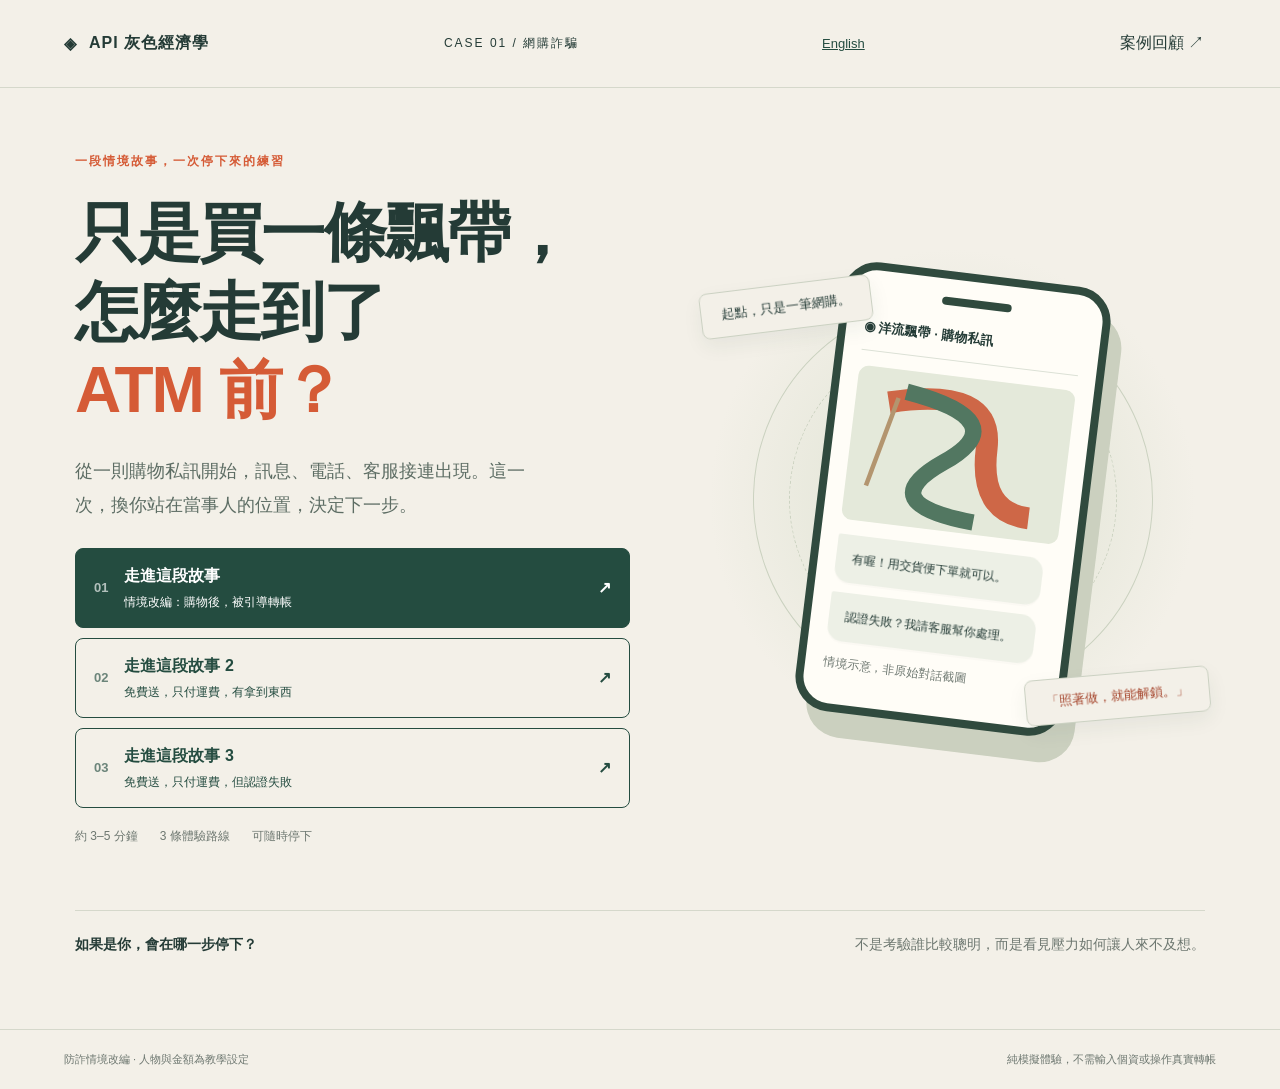
==== index.html @ 803ff442 "Add files via upload" ====
<!doctype html><html lang="zh-Hant"><head><meta charset="UTF-8"><meta name="viewport" content="width=device-width,initial-scale=1"><meta name="description" content="一場從網購飄帶開始的真實詐騙案例。透過對話與選擇，練習在轉帳前停下來。"><title>只是買一條飄帶｜API 灰色經濟學</title><link rel="stylesheet" href="style.css"></head><body><header><a class="brand" href="#" id="home">◈ <span>API 灰色經濟學</span></a><span class="edition">CASE 01 / 網購詐騙</span><a class="language-switch" href="en/index.html" lang="en">English</a><button class="textbtn" id="review">案例回顧 ↗</button></header><main id="app"></main><footer><span>防詐情境改編 · 人物與金額為教學設定</span><span>純模擬體驗，不需輸入個資或操作真實轉帳</span></footer><script src="chat.js"></script><script src="free.js"></script><script src="app.js"></script></body></html>
---- style.css ----
:root{--bg:#f3f0e8;--ink:#243b36;--muted:#6d7770;--line:#d5d8cb;--orange:#d55b36;--green:#244c40}*{box-sizing:border-box}body{margin:0;background:var(--bg);color:var(--ink);font-family:Arial,'Noto Sans TC','Microsoft JhengHei',sans-serif}button,a{-webkit-tap-highlight-color:transparent}button{font:inherit;cursor:pointer}button:focus-visible,a:focus-visible{outline:3px solid #de8b46;outline-offset:4px}header{height:88px;max-width:1320px;margin:auto;padding:0 5%;display:flex;align-items:center;justify-content:space-between;border-bottom:1px solid var(--line)}a{color:inherit}.brand{text-decoration:none;font-weight:700;letter-spacing:1px;display:flex;gap:12px;align-items:center}.brand:first-letter{font-size:26px}.edition,.eyebrow{font-size:12px;letter-spacing:2px}.textbtn{border:0;background:none;color:var(--ink);padding:12px}.hero{max-width:1180px;margin:0 auto;display:grid;grid-template-columns:1.1fr 1fr;gap:70px;align-items:center;min-height:690px;padding:65px 25px}.eyebrow{color:var(--orange);font-weight:700}.hero h1{font-size:clamp(42px,5vw,70px);line-height:1.23;letter-spacing:-2px;margin:24px 0}.hero h1 em{font-style:normal;color:var(--orange)}.intro{font-size:18px;line-height:1.9;max-width:480px;color:#5d6d64}.primary,.secondary{border-radius:8px;padding:17px 24px;border:1px solid var(--green);font-weight:700;line-height:1.5;text-align:left}.primary{background:var(--green);color:white}.primary:hover{background:#36614f}.secondary{background:transparent;color:var(--green)}.secondary:hover{background:#e4e8dc}.hero .primary{margin-top:22px;min-width:235px;display:flex;justify-content:space-between;gap:30px}.fine{font-size:12px;line-height:1.8;color:var(--muted)}.meta{display:flex;gap:22px;margin-top:20px;font-size:12px;color:var(--muted)}.art{position:relative;height:520px;display:grid;place-items:center;background:radial-gradient(ellipse,#dce1d0 0,transparent 68%)}.orbit{position:absolute;width:400px;height:400px;border:1px solid #cbd2c0;border-radius:50%;transform:rotate(-20deg)}.orbit:after{content:'';position:absolute;inset:35px;border:1px dashed #cbd2c0;border-radius:50%}.mockphone{width:270px;background:#fffdf7;border:8px solid #304a3e;border-radius:35px;box-shadow:14px 25px 0 #cbd0bf;transform:rotate(7deg);padding:18px;z-index:1}.notch{width:70px;height:8px;background:#304a3e;border-radius:8px;margin:0 auto 22px}.phonehead{font-size:13px;font-weight:700;border-bottom:1px solid #dce1d6;padding-bottom:14px}.ribbonart{height:155px;position:relative;overflow:hidden;background:#e4e9da;border-radius:10px;margin:15px 0}.ribbonart svg{width:100%;height:100%}.bubble{padding:14px 16px;border-radius:2px 15px 15px;background:white;line-height:1.7;font-size:15px;margin:10px 0;max-width:95%;box-shadow:0 2px 0 #00000004}.mockphone .bubble{font-size:12px;background:#edf0e6}.tag{position:absolute;z-index:2;background:var(--bg);border:1px solid #cbd1c2;padding:13px 20px;border-radius:8px;font-size:13px;box-shadow:0 8px 20px #203d3010}.tag.one{top:45px;left:0;transform:rotate(-7deg)}.tag.two{bottom:40px;right:-5px;transform:rotate(-5deg);color:#a4432a}.bottomline{max-width:1130px;margin:0 auto 50px;border-top:1px solid var(--line);padding:25px 0;display:flex;justify-content:space-between;gap:20px;font-size:14px}.bottomline span{color:var(--muted)}footer{border-top:1px solid var(--line);padding:22px 5%;display:flex;justify-content:space-between;font-size:11px;color:var(--muted);gap:15px}.experience{max-width:1100px;margin:50px auto 70px;padding:0 24px;display:grid;grid-template-columns:.85fr 1.15fr;gap:70px}.context h1{font-size:38px;line-height:1.4;margin:22px 0}.context p{line-height:1.9;color:#5c6d64}.progress{display:flex;gap:7px;margin-bottom:36px}.progress i{height:4px;background:#d9ddcf;flex:1}.progress i.active{background:var(--orange)}.amount{margin:35px 0;padding-top:25px;border-top:1px solid var(--line)}.amount strong{font-size:36px;display:block;margin-top:10px;font-weight:500}.scene{background:#e3e8dc;border-radius:20px;overflow:hidden;border:1px solid #d4dacb}.scenehead{padding:20px 25px;background:#f9faf4;display:flex;align-items:center;gap:12px}.avatar{background:var(--green);color:white;width:38px;height:38px;border-radius:50%;display:grid;place-items:center}.scenehead small{display:block;color:var(--muted);margin-top:5px;font-size:11px}.messages{padding:22px 25px;min-height:240px}.incoming{font-size:12px;color:var(--muted);margin:15px 0 4px}.bubble.me{background:#cedbb7;margin-left:auto;border-radius:15px 2px 15px 15px}.url{word-break:break-all;font-family:monospace;font-size:13px}.choices{display:grid;gap:10px;padding:0 25px 25px}.choices button{width:100%;font-size:14px}.sim{font-size:10px;text-align:center;color:var(--muted);padding-bottom:15px}.note{margin-top:20px;font-size:12px;line-height:1.8;color:var(--muted)}.receipt{background:#fafbf6;padding:20px;border-radius:8px}.receipt strong{display:block;font-size:32px;margin:10px 0}.notice{border-left:3px solid var(--orange);padding:10px 15px;margin-top:20px;line-height:1.8}.recap{max-width:850px;margin:55px auto;padding:0 24px}.recap h1{font-size:40px;line-height:1.35}.recap>p{line-height:1.9;color:#5c6d64}.timeline{margin:35px 0}.row{display:grid;grid-template-columns:90px 1fr;gap:25px;padding:24px 0;border-top:1px solid var(--line)}.row b{color:var(--orange);font-size:13px}.row h3{margin:0 0 10px;font-size:19px}.row p{line-height:1.8;margin:0;color:#5d6d64}.actions{display:flex;gap:12px;margin:30px 0;flex-wrap:wrap}.help{background:#e3e8db;padding:28px;border-radius:12px;margin:30px 0}.help li{line-height:1.9;margin:12px 0}.help ul{padding-left:20px}.check{font-size:50px;color:var(--green)}@media(max-width:760px){header{height:70px;padding:0 20px}.edition{display:none}.brand{font-size:13px}.hero{grid-template-columns:1fr;padding:40px 24px 25px;gap:20px}.hero h1{font-size:46px}.intro{font-size:16px}.art{height:430px;max-width:400px;width:100%;margin:auto}.orbit{width:310px;height:310px}.mockphone{width:235px}.tag.one{top:20px}.tag.two{bottom:10px;right:0}.bottomline{margin:20px 24px 35px;display:grid;line-height:1.8}.experience{grid-template-columns:1fr;gap:24px;margin-top:30px}.context h1{font-size:29px}.context p{font-size:14px;margin-bottom:0}.progress{margin-bottom:20px}.amount{margin:20px 0 0;padding-top:15px;display:flex;justify-content:space-between;align-items:center;font-size:12px}.amount strong{font-size:26px;margin:0}.messages{padding:16px;min-height:0}.choices{padding:0 16px 20px}.recap h1{font-size:32px}.row{grid-template-columns:62px 1fr;gap:16px}footer{flex-direction:column;gap:8px}.recap{margin-top:35px}}@media(prefers-reduced-motion:no-preference){.bubble{animation:appear .35s ease both}@keyframes appear{from{opacity:0;transform:translateY(6px)}to{opacity:1;transform:translateY(0)}}}
h1:focus{outline:none}
.shop-layout{max-width:1320px;margin:36px auto 65px;padding:0 24px;display:grid;grid-template-columns:minmax(0,2.1fr) minmax(290px,1fr);gap:28px;align-items:start}.training-banner{background:#993f2a;color:white;padding:13px 18px;border-radius:10px 10px 0 0;font-size:13px;display:flex;justify-content:space-between;gap:12px;flex-wrap:wrap}.training-banner span{font-size:11px}.browserbar{padding:13px 17px;background:#e3e5e4;border:1px solid #ced3d1;font-size:11px}.browserbar span{display:block;margin-bottom:6px;color:#59655f}.browserbar code{word-break:break-all;font-size:13px}.browserbar b{color:#9b3928;background:#fce2d4}.store{background:white;border:1px solid #ddd;color:#333}.store-nav{padding:20px;display:flex;justify-content:space-between;align-items:center;gap:12px;border-top:5px solid #14805a;border-bottom:3px solid #2384af;font-size:13px}.store-nav>div{display:flex;align-items:center;gap:8px;flex-wrap:wrap}.store-nav small{font-size:10px;color:#7b827c}.storemark{background:#127e59;color:white;font-weight:bold;padding:7px 10px;font-size:18px}.store-path{font-size:11px;padding:18px 24px;color:#7b827c}.shop-product{padding:8px 24px 24px;display:grid;grid-template-columns:1.05fr 1fr;gap:28px}.product-image{overflow:hidden;border-radius:5px;background:#dfe9e5}.product-image svg{width:100%;display:block;min-height:270px}.thumbnail{width:62px;height:50px;margin-top:12px;border:2px solid #13825b;border-radius:4px;overflow:hidden}.thumbnail svg{width:100%;height:100%;object-fit:cover}.stock-tag{font-size:11px;color:#12875c;margin:7px 0 12px}.product-details h1{font-size:27px;line-height:1.4;margin:0 0 13px}.product-details h1 span{font-size:12px;font-weight:400;color:#818781}.rating{font-size:12px;color:#d29329}.rating span{color:#777;display:block;margin:6px 0 18px}.price{font-size:29px;color:#da5a2b;font-weight:700}.price del{font-size:13px;color:#999;font-weight:400;margin-left:8px}.promo{background:#fff3e8;color:#a05b28;padding:9px;font-size:11px}.product-details label{font-size:12px;display:flex;justify-content:space-between;align-items:center;margin:18px 0 9px}.swatches{display:flex;gap:8px}.swatches button{padding:9px 12px;background:white;border:1px solid #ccc;border-radius:3px;font-size:12px}.swatches .selected{border:2px solid #16815a;color:#16815a;background:#f2faf6}.quantity{display:flex;align-items:center}.quantity button,.quantity output{border:1px solid #ddd;padding:8px 14px;background:white;font-size:14px}.quantity output{border-right:0;border-left:0;min-width:45px;text-align:center}.quantity button:disabled{opacity:.35;cursor:default}.delivery{display:grid;grid-template-columns:1fr 1fr;gap:12px;font-size:12px;margin:23px 0}.delivery span{color:#777}.delivery strong{font-weight:400}.store-buy{display:block;width:100%;padding:15px;border:0;background:#128358;color:white;font-weight:700;border-radius:5px}.store-buy:hover{background:#096c47}.seller-strip{margin:0 24px;border-top:1px solid #eee;border-bottom:1px solid #eee;padding:18px 0;display:flex;gap:13px;font-size:13px;align-items:center}.seller-icon{width:40px;height:40px;border-radius:50%;background:#dfece6;display:grid;place-items:center;color:#38765e}.seller-strip small{display:block;font-size:10px;color:#888;margin-top:7px}.product-tabs{margin:20px 24px 0;border-bottom:1px solid #ddd;display:flex;gap:20px}.product-tabs button{background:none;border:0;padding:13px 2px;color:#888;font-size:13px}.product-tabs .selected{color:#128358;border-bottom:3px solid #128358}#product-info{padding:15px 24px 30px;font-size:13px;line-height:1.9}#product-info h3{font-size:16px}#product-info small{font-size:11px}.store-footer{background:#fafafa;text-align:center;padding:20px;color:#888;font-size:10px;line-height:1.9}.verify{background:#e6eadd;border:1px solid #d3d9c8;border-radius:10px;padding:23px;line-height:1.8;font-size:13px}.verify-label{color:#997047;font-size:11px;font-weight:bold;letter-spacing:1px}.verify h2{font-size:26px;line-height:1.4;margin:12px 0}.verify p{color:#59675e}.verify details{border-top:1px solid #cbd3c0;padding:17px 0}.verify summary{font-size:14px;font-weight:700;cursor:pointer}.domainbreak{margin:16px 0;background:white;padding:10px;font-family:monospace;overflow-wrap:anywhere}.domainbreak span{color:#818a83}.domainbreak strong{color:#ad402a;background:#fff0db}.wrap{overflow-wrap:anywhere}.verify textarea{width:100%;height:130px;resize:vertical;font:12px/1.8 inherit;font-family:inherit;padding:10px;border:1px solid #bdc7b2;border-radius:4px;background:#fafcf5;color:#384c40}.guidebtn{background:white;border:1px solid #829981;border-radius:4px;padding:10px 15px;margin-top:8px;color:#274637;font-size:12px}.verify .secondary{font-size:12px;width:100%}.verify a{font-size:12px;line-height:2.2}.checkout{padding:10px 28px 30px}.checkout-steps{display:flex;gap:10px;font-size:11px;color:#888;flex-wrap:wrap}.checkout-steps b{color:#147f59;font-weight:400}.checkout h1{font-size:28px;margin:25px 0 12px}.checkout-note{background:#f5f5f2;font-size:12px;padding:12px;line-height:1.7}.order-item{display:flex;gap:15px;align-items:center;border-bottom:1px solid #eee;padding:20px 0;font-size:13px}.order-item>strong{margin-left:auto}.order-thumb{width:85px}.order-thumb svg{width:100%;display:block}.order-item p{font-size:11px;color:#777}.shipping-title{display:flex;align-items:center;gap:15px}.checkout h2{font-size:16px;margin:25px 0 15px}.shipping-title span{font-size:11px;color:#92724f}.demo-fields{display:grid;grid-template-columns:1fr 1fr;gap:16px}.demo-fields label{font-size:12px}.demo-fields input,.demo-fields select{display:block;width:100%;margin-top:8px;padding:12px;border:1px solid #d9deda;border-radius:4px;color:#68756c;background:#f8faf8;font:12px inherit;font-family:inherit}.demo-fields .wide{grid-column:1/-1}.payment{background:#f4faf7;border:1px solid #b8d9c9;border-radius:5px;padding:15px;font-size:13px}.payment small{font-size:10px;color:#728478;margin-left:12px}.order-total{margin:22px 0}.order-total>div{display:flex;justify-content:space-between;font-size:13px;padding:9px 0}.order-total .total{border-top:1px solid #ddd;padding-top:17px;margin-top:7px}.total strong{color:#d75b32;font-size:23px}dialog{border:0;padding:0;border-radius:12px;width:min(440px,calc(100% - 32px));color:#34433b;box-shadow:0 25px 90px #0004}dialog::backdrop{background:#142d2877}.dialog-band{background:#9e4531;color:white;padding:13px;font-size:12px;text-align:center}.dialog-body{padding:28px;text-align:center;line-height:1.8}.error-icon{width:54px;height:54px;border-radius:50%;background:#fff0e3;color:#c4672a;font-size:32px;margin:auto}.dialog-body h2{font-size:24px;margin:15px 0 8px}.dialog-body p{font-size:14px}.fake-error{font-size:12px;background:#f4f4ef;padding:15px}.dialog-body .secondary{margin-top:10px;width:100%;font-size:12px;text-align:center}@media(max-width:1000px){.shop-layout{grid-template-columns:minmax(0,1.8fr) minmax(280px,1fr);gap:16px;padding:0 16px}.shop-product{grid-template-columns:1fr}.product-image svg{min-height:0;max-height:300px}.product-details h1 br{display:none}.product-details h1 span{display:block}.store-nav{font-size:11px;padding:15px}}@media(max-width:720px){.shop-layout{grid-template-columns:1fr;margin-top:20px;padding:0 12px}.shop-product{grid-template-columns:1fr;padding:8px 20px 22px;gap:5px}.verify{padding:22px}.demo-fields{grid-template-columns:1fr}.store-nav>span{white-space:nowrap}.checkout{padding:10px 20px 25px}.browserbar code{font-size:11px}.training-banner{font-size:12px}.verify h2 br{display:none}.product-image svg{max-height:320px}.thumbnail{display:none}.order-item{gap:10px}.order-item>strong{font-size:12px}}
.free-entry{margin-top:12px;font-size:14px;display:block;max-width:100%}.gift-layout .store-nav{border-top-color:#e7842f;border-bottom-color:#26804a}.gift-layout .storemark{background:#e7772d}.gift-layout .price small{font-size:13px;margin-left:10px;font-weight:400}.gift-description{padding:20px 24px;font-size:13px;line-height:1.8}.gift-charge{background:#f4f7f3;border:1px solid #dbe2d9;border-radius:6px;text-align:center;padding:22px;margin:22px 0}.gift-charge span,.gift-charge small{display:block;font-size:12px;color:#738075}.gift-charge strong{display:block;font-size:35px;color:#d2672b;margin:10px 0}.gift-layout .checkout .store-buy{margin-top:25px}
.story-menu{display:grid;gap:10px;margin-top:25px}.hero .story-menu button{display:flex;align-items:center;gap:16px;justify-content:flex-start;width:100%;margin:0;padding:15px 18px}.story-menu button>span:first-child{font-size:13px;opacity:.65}.story-menu button>span:last-child{margin-left:auto}.story-menu button div{font-size:16px}.story-menu small{display:block;font-weight:400;font-size:12px;margin-top:5px;line-height:1.6}.parcel-card{background:#e5ebdf;border-radius:12px;padding:24px;display:flex;gap:20px;align-items:center;margin:25px 0}.parcel-icon{font-size:65px;color:#a8794f}.parcel-card p{font-size:13px}.delivery-track{padding-left:24px;line-height:2.7}.delivery-track strong{font-weight:400;font-size:13px;margin-left:12px}.received-product{max-width:420px;border-radius:10px;overflow:hidden;margin:25px 0}.received-product svg{display:block;width:100%}@media(max-width:760px){.story-menu small{font-size:12px}.hero .story-menu button{padding:14px 12px;gap:12px}.story-menu button div{font-size:15px}}
/* Messaging simulation */
.messenger{max-width:480px;width:100%;justify-self:center;border:6px solid #28302f;border-radius:36px;background:#90aaca;box-shadow:0 22px 60px #263b3620;overflow:hidden}.phone-status{height:38px;position:relative;padding:13px 24px 5px;background:#f8fafc;display:flex;justify-content:space-between;font:bold 12px Arial;color:#172128}.chat-island{position:absolute;left:50%;top:8px;transform:translateX(-50%);width:80px;height:17px;border-radius:20px;background:#222b2f}.messenger .scenehead{padding:12px 14px;background:#f8fafc;gap:9px;border-bottom:1px solid #d9e0e5}.chat-back{border:0;background:none;font-size:34px;color:#263c47;padding:0 3px;line-height:1}.messenger .avatar{width:34px;height:34px;font-size:13px;background:linear-gradient(140deg,#52978e,#2a696c)}.messenger .scenehead strong{font-size:14px}.messenger .scenehead small{font-size:10px;max-width:170px}.chat-tools{margin-left:auto;display:flex;align-items:center;gap:11px;font-size:18px}.chat-tools svg{width:18px;height:18px;fill:none;stroke:#344b59;stroke-width:1.6;stroke-linecap:round;stroke-linejoin:round}.chat-sim-label{text-align:center;font-size:10px;color:#586e82;background:#dce6f1;padding:7px}.messenger .messages{height:360px;min-height:0;padding:15px 12px;background:#90aaca;overflow-y:auto;scrollbar-width:thin}.chat-date{width:max-content;margin:0 auto 18px;padding:5px 12px;border-radius:20px;background:#607c9b66;color:#fff;font-size:10px}.chat-row{display:flex;align-items:flex-end;gap:6px;margin:13px 0}.chat-row[hidden],.messenger [hidden]{display:none!important}.chat-face{flex:0 0 29px;height:29px;align-self:flex-start;display:grid;place-items:center;border:2px solid #ffffffa0;background:linear-gradient(145deg,#faead2,#b4c8ad);border-radius:50%;font-size:12px;color:#4c685e;margin-top:19px}.chat-message{max-width:77%;min-width:0}.chat-sender{font-size:10px;color:#2f4b66;margin:0 0 5px 3px}.messenger .bubble{margin:0;padding:10px 12px;background:#fff;color:#25322d;line-height:1.65;font-size:14px;max-width:100%;border-radius:0 15px 15px 15px;box-shadow:0 1px 2px #425e7618;overflow-wrap:anywhere}.chat-time{font-size:9px;color:#3d5773;line-height:1.5;white-space:nowrap;padding-bottom:1px}.chat-row.outgoing{justify-content:flex-end}.outgoing .chat-message{order:2}.outgoing .chat-time{order:1;text-align:right}.messenger .bubble.me{background:#a6e57b;border-radius:15px 0 15px 15px;margin:0}.chat-playbar{display:flex;gap:8px;justify-content:center;background:#90aaca;padding:8px 10px 16px}.chat-playbar button{border:0;border-radius:20px;padding:9px 14px;font-size:12px}.chat-next{background:#fff;color:#294860;font-weight:bold}.chat-show-all{background:#ffffff55;color:#304a62}.chat-composer{background:#f8fafc;display:flex;gap:10px;align-items:center;padding:10px 14px;color:#738389;font-size:24px;border-top:1px solid #d4dfe7}.chat-composer>div{flex:1;border:1px solid #e0e5e8;background:#fff;border-radius:20px;padding:10px 12px;font-size:11px;color:#97a0a4;display:flex;justify-content:space-between}.messenger .choices{background:#f8fafc;padding:4px 14px 12px;gap:8px}.messenger .choices button{font-size:12px;padding:12px 14px;border-radius:8px}.messenger .sim{background:#f8fafc;padding:0 10px 15px;font-size:9px}.messenger .sim:after{content:'';display:block;width:100px;height:4px;background:#2c343b;border-radius:4px;margin:13px auto 0}.messenger .receipt{padding:12px}.messenger .receipt strong{font-size:26px}.experience{align-items:start}.messenger .chat-row .bubble{animation:appear .2s ease both}@media(max-width:760px){.messenger{border-width:4px;max-width:430px;border-radius:29px}.messenger .messages{height:340px}.chat-message{max-width:75%}.chat-tools{gap:8px}.messenger .scenehead small{max-width:145px}.experience{gap:24px}}@media(prefers-reduced-motion:reduce){.messenger .chat-row .bubble{animation:none}}

.language-switch{font-size:13px;white-space:nowrap;padding:8px;color:var(--green)}html[lang=en] .hero h1{font-size:clamp(35px,4vw,58px);letter-spacing:-1px}html[lang=en] .context h1{font-size:34px}html[lang=en] .chat-message{max-width:74%}html[lang=en] .chat-tools{gap:7px}@media(max-width:760px){html[lang=en] header{padding:0 10px;gap:4px}html[lang=en] .brand{font-size:11px}html[lang=en] .textbtn{font-size:11px;padding:8px}html[lang=en] .context h1{font-size:28px}}
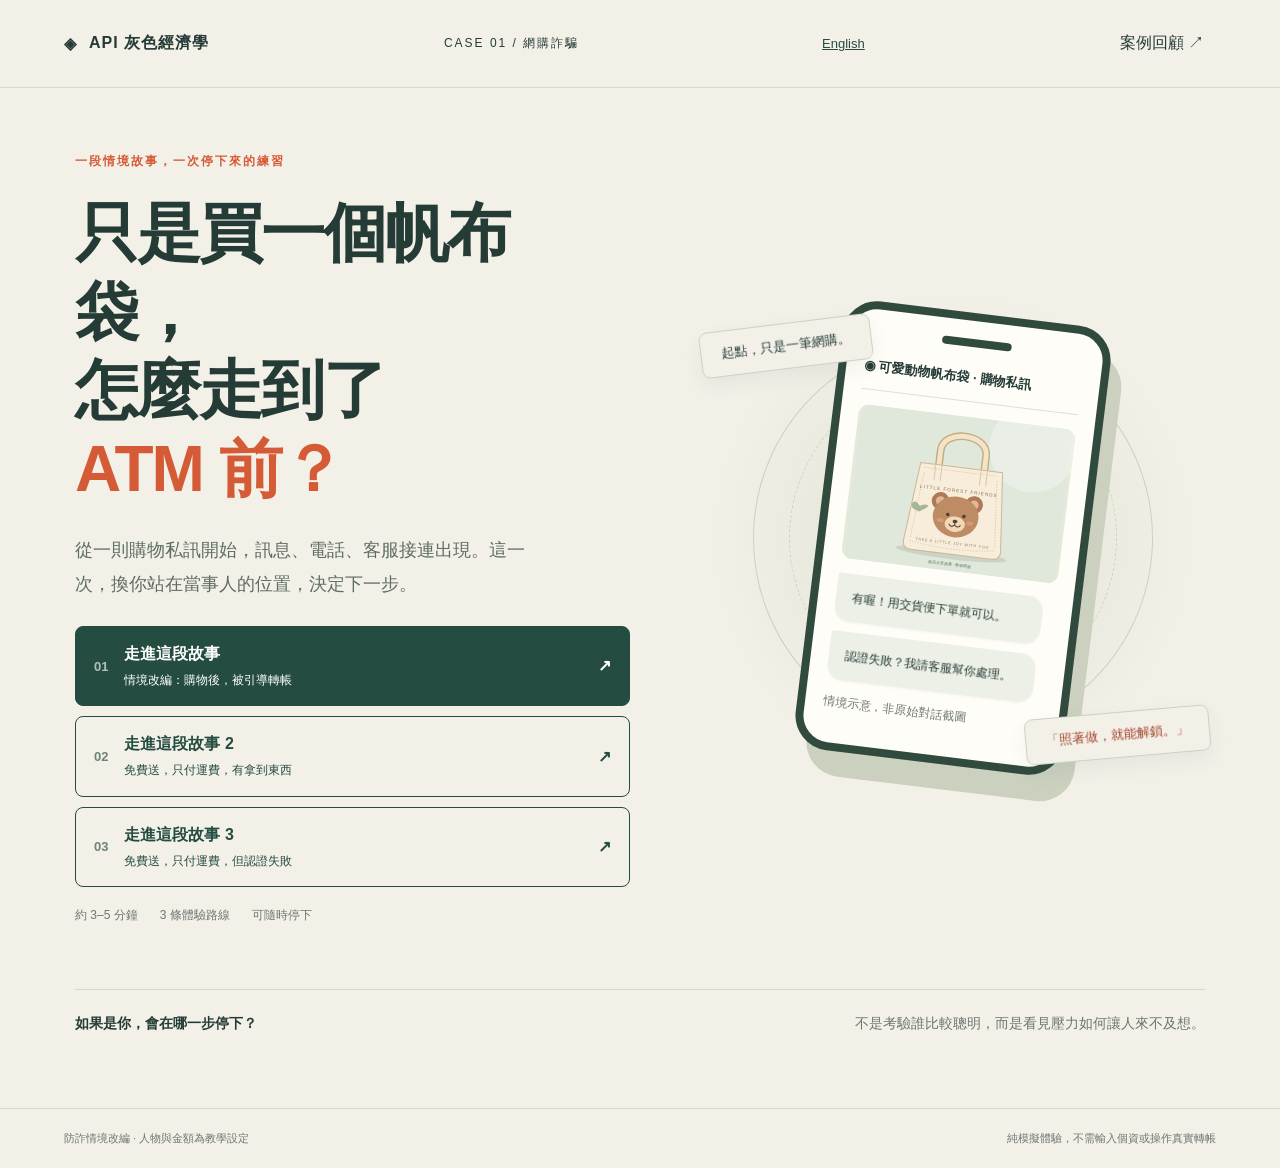
==== commit 78c8b612: "更新品項" ====
--- a/index.html
+++ b/index.html
@@ -1 +1 @@
-<!doctype html><html lang="zh-Hant"><head><meta charset="UTF-8"><meta name="viewport" content="width=device-width,initial-scale=1"><meta name="description" content="一場從網購飄帶開始的真實詐騙案例。透過對話與選擇，練習在轉帳前停下來。"><title>只是買一條飄帶｜API 灰色經濟學</title><link rel="stylesheet" href="style.css"></head><body><header><a class="brand" href="#" id="home">◈ <span>API 灰色經濟學</span></a><span class="edition">CASE 01 / 網購詐騙</span><a class="language-switch" href="en/index.html" lang="en">English</a><button class="textbtn" id="review">案例回顧 ↗</button></header><main id="app"></main><footer><span>防詐情境改編 · 人物與金額為教學設定</span><span>純模擬體驗，不需輸入個資或操作真實轉帳</span></footer><script src="chat.js"></script><script src="free.js"></script><script src="app.js"></script></body></html>
+<!doctype html><html lang="zh-Hant"><head><meta charset="UTF-8"><meta name="viewport" content="width=device-width,initial-scale=1"><meta name="description" content="一場從網購帆布袋開始的真實詐騙案例。透過對話與選擇，練習在轉帳前停下來。"><title>只是買一個帆布袋｜API 灰色經濟學</title><link rel="stylesheet" href="style.css"></head><body><header><a class="brand" href="#" id="home">◈ <span>API 灰色經濟學</span></a><span class="edition">CASE 01 / 網購詐騙</span><a class="language-switch" href="en/index.html" lang="en">English</a><button class="textbtn" id="review">案例回顧 ↗</button></header><main id="app"></main><footer><span>防詐情境改編 · 人物與金額為教學設定</span><span>純模擬體驗，不需輸入個資或操作真實轉帳</span></footer><script src="totes.js"></script><script src="chat.js"></script><script src="free.js"></script><script src="app.js"></script></body></html>
--- a/style.css
+++ b/style.css
@@ -1,4 +1,4 @@
-:root{--bg:#f3f0e8;--ink:#243b36;--muted:#6d7770;--line:#d5d8cb;--orange:#d55b36;--green:#244c40}*{box-sizing:border-box}body{margin:0;background:var(--bg);color:var(--ink);font-family:Arial,'Noto Sans TC','Microsoft JhengHei',sans-serif}button,a{-webkit-tap-highlight-color:transparent}button{font:inherit;cursor:pointer}button:focus-visible,a:focus-visible{outline:3px solid #de8b46;outline-offset:4px}header{height:88px;max-width:1320px;margin:auto;padding:0 5%;display:flex;align-items:center;justify-content:space-between;border-bottom:1px solid var(--line)}a{color:inherit}.brand{text-decoration:none;font-weight:700;letter-spacing:1px;display:flex;gap:12px;align-items:center}.brand:first-letter{font-size:26px}.edition,.eyebrow{font-size:12px;letter-spacing:2px}.textbtn{border:0;background:none;color:var(--ink);padding:12px}.hero{max-width:1180px;margin:0 auto;display:grid;grid-template-columns:1.1fr 1fr;gap:70px;align-items:center;min-height:690px;padding:65px 25px}.eyebrow{color:var(--orange);font-weight:700}.hero h1{font-size:clamp(42px,5vw,70px);line-height:1.23;letter-spacing:-2px;margin:24px 0}.hero h1 em{font-style:normal;color:var(--orange)}.intro{font-size:18px;line-height:1.9;max-width:480px;color:#5d6d64}.primary,.secondary{border-radius:8px;padding:17px 24px;border:1px solid var(--green);font-weight:700;line-height:1.5;text-align:left}.primary{background:var(--green);color:white}.primary:hover{background:#36614f}.secondary{background:transparent;color:var(--green)}.secondary:hover{background:#e4e8dc}.hero .primary{margin-top:22px;min-width:235px;display:flex;justify-content:space-between;gap:30px}.fine{font-size:12px;line-height:1.8;color:var(--muted)}.meta{display:flex;gap:22px;margin-top:20px;font-size:12px;color:var(--muted)}.art{position:relative;height:520px;display:grid;place-items:center;background:radial-gradient(ellipse,#dce1d0 0,transparent 68%)}.orbit{position:absolute;width:400px;height:400px;border:1px solid #cbd2c0;border-radius:50%;transform:rotate(-20deg)}.orbit:after{content:'';position:absolute;inset:35px;border:1px dashed #cbd2c0;border-radius:50%}.mockphone{width:270px;background:#fffdf7;border:8px solid #304a3e;border-radius:35px;box-shadow:14px 25px 0 #cbd0bf;transform:rotate(7deg);padding:18px;z-index:1}.notch{width:70px;height:8px;background:#304a3e;border-radius:8px;margin:0 auto 22px}.phonehead{font-size:13px;font-weight:700;border-bottom:1px solid #dce1d6;padding-bottom:14px}.ribbonart{height:155px;position:relative;overflow:hidden;background:#e4e9da;border-radius:10px;margin:15px 0}.ribbonart svg{width:100%;height:100%}.bubble{padding:14px 16px;border-radius:2px 15px 15px;background:white;line-height:1.7;font-size:15px;margin:10px 0;max-width:95%;box-shadow:0 2px 0 #00000004}.mockphone .bubble{font-size:12px;background:#edf0e6}.tag{position:absolute;z-index:2;background:var(--bg);border:1px solid #cbd1c2;padding:13px 20px;border-radius:8px;font-size:13px;box-shadow:0 8px 20px #203d3010}.tag.one{top:45px;left:0;transform:rotate(-7deg)}.tag.two{bottom:40px;right:-5px;transform:rotate(-5deg);color:#a4432a}.bottomline{max-width:1130px;margin:0 auto 50px;border-top:1px solid var(--line);padding:25px 0;display:flex;justify-content:space-between;gap:20px;font-size:14px}.bottomline span{color:var(--muted)}footer{border-top:1px solid var(--line);padding:22px 5%;display:flex;justify-content:space-between;font-size:11px;color:var(--muted);gap:15px}.experience{max-width:1100px;margin:50px auto 70px;padding:0 24px;display:grid;grid-template-columns:.85fr 1.15fr;gap:70px}.context h1{font-size:38px;line-height:1.4;margin:22px 0}.context p{line-height:1.9;color:#5c6d64}.progress{display:flex;gap:7px;margin-bottom:36px}.progress i{height:4px;background:#d9ddcf;flex:1}.progress i.active{background:var(--orange)}.amount{margin:35px 0;padding-top:25px;border-top:1px solid var(--line)}.amount strong{font-size:36px;display:block;margin-top:10px;font-weight:500}.scene{background:#e3e8dc;border-radius:20px;overflow:hidden;border:1px solid #d4dacb}.scenehead{padding:20px 25px;background:#f9faf4;display:flex;align-items:center;gap:12px}.avatar{background:var(--green);color:white;width:38px;height:38px;border-radius:50%;display:grid;place-items:center}.scenehead small{display:block;color:var(--muted);margin-top:5px;font-size:11px}.messages{padding:22px 25px;min-height:240px}.incoming{font-size:12px;color:var(--muted);margin:15px 0 4px}.bubble.me{background:#cedbb7;margin-left:auto;border-radius:15px 2px 15px 15px}.url{word-break:break-all;font-family:monospace;font-size:13px}.choices{display:grid;gap:10px;padding:0 25px 25px}.choices button{width:100%;font-size:14px}.sim{font-size:10px;text-align:center;color:var(--muted);padding-bottom:15px}.note{margin-top:20px;font-size:12px;line-height:1.8;color:var(--muted)}.receipt{background:#fafbf6;padding:20px;border-radius:8px}.receipt strong{display:block;font-size:32px;margin:10px 0}.notice{border-left:3px solid var(--orange);padding:10px 15px;margin-top:20px;line-height:1.8}.recap{max-width:850px;margin:55px auto;padding:0 24px}.recap h1{font-size:40px;line-height:1.35}.recap>p{line-height:1.9;color:#5c6d64}.timeline{margin:35px 0}.row{display:grid;grid-template-columns:90px 1fr;gap:25px;padding:24px 0;border-top:1px solid var(--line)}.row b{color:var(--orange);font-size:13px}.row h3{margin:0 0 10px;font-size:19px}.row p{line-height:1.8;margin:0;color:#5d6d64}.actions{display:flex;gap:12px;margin:30px 0;flex-wrap:wrap}.help{background:#e3e8db;padding:28px;border-radius:12px;margin:30px 0}.help li{line-height:1.9;margin:12px 0}.help ul{padding-left:20px}.check{font-size:50px;color:var(--green)}@media(max-width:760px){header{height:70px;padding:0 20px}.edition{display:none}.brand{font-size:13px}.hero{grid-template-columns:1fr;padding:40px 24px 25px;gap:20px}.hero h1{font-size:46px}.intro{font-size:16px}.art{height:430px;max-width:400px;width:100%;margin:auto}.orbit{width:310px;height:310px}.mockphone{width:235px}.tag.one{top:20px}.tag.two{bottom:10px;right:0}.bottomline{margin:20px 24px 35px;display:grid;line-height:1.8}.experience{grid-template-columns:1fr;gap:24px;margin-top:30px}.context h1{font-size:29px}.context p{font-size:14px;margin-bottom:0}.progress{margin-bottom:20px}.amount{margin:20px 0 0;padding-top:15px;display:flex;justify-content:space-between;align-items:center;font-size:12px}.amount strong{font-size:26px;margin:0}.messages{padding:16px;min-height:0}.choices{padding:0 16px 20px}.recap h1{font-size:32px}.row{grid-template-columns:62px 1fr;gap:16px}footer{flex-direction:column;gap:8px}.recap{margin-top:35px}}@media(prefers-reduced-motion:no-preference){.bubble{animation:appear .35s ease both}@keyframes appear{from{opacity:0;transform:translateY(6px)}to{opacity:1;transform:translateY(0)}}}
+:root{--bg:#f3f0e8;--ink:#243b36;--muted:#6d7770;--line:#d5d8cb;--orange:#d55b36;--green:#244c40}*{box-sizing:border-box}body{margin:0;background:var(--bg);color:var(--ink);font-family:Arial,'Noto Sans TC','Microsoft JhengHei',sans-serif}button,a{-webkit-tap-highlight-color:transparent}button{font:inherit;cursor:pointer}button:focus-visible,a:focus-visible{outline:3px solid #de8b46;outline-offset:4px}header{height:88px;max-width:1320px;margin:auto;padding:0 5%;display:flex;align-items:center;justify-content:space-between;border-bottom:1px solid var(--line)}a{color:inherit}.brand{text-decoration:none;font-weight:700;letter-spacing:1px;display:flex;gap:12px;align-items:center}.brand:first-letter{font-size:26px}.edition,.eyebrow{font-size:12px;letter-spacing:2px}.textbtn{border:0;background:none;color:var(--ink);padding:12px}.hero{max-width:1180px;margin:0 auto;display:grid;grid-template-columns:1.1fr 1fr;gap:70px;align-items:center;min-height:690px;padding:65px 25px}.eyebrow{color:var(--orange);font-weight:700}.hero h1{font-size:clamp(42px,5vw,70px);line-height:1.23;letter-spacing:-2px;margin:24px 0}.hero h1 em{font-style:normal;color:var(--orange)}.intro{font-size:18px;line-height:1.9;max-width:480px;color:#5d6d64}.primary,.secondary{border-radius:8px;padding:17px 24px;border:1px solid var(--green);font-weight:700;line-height:1.5;text-align:left}.primary{background:var(--green);color:white}.primary:hover{background:#36614f}.secondary{background:transparent;color:var(--green)}.secondary:hover{background:#e4e8dc}.hero .primary{margin-top:22px;min-width:235px;display:flex;justify-content:space-between;gap:30px}.fine{font-size:12px;line-height:1.8;color:var(--muted)}.meta{display:flex;gap:22px;margin-top:20px;font-size:12px;color:var(--muted)}.art{position:relative;height:520px;display:grid;place-items:center;background:radial-gradient(ellipse,#dce1d0 0,transparent 68%)}.orbit{position:absolute;width:400px;height:400px;border:1px solid #cbd2c0;border-radius:50%;transform:rotate(-20deg)}.orbit:after{content:'';position:absolute;inset:35px;border:1px dashed #cbd2c0;border-radius:50%}.mockphone{width:270px;background:#fffdf7;border:8px solid #304a3e;border-radius:35px;box-shadow:14px 25px 0 #cbd0bf;transform:rotate(7deg);padding:18px;z-index:1}.notch{width:70px;height:8px;background:#304a3e;border-radius:8px;margin:0 auto 22px}.phonehead{font-size:13px;font-weight:700;border-bottom:1px solid #dce1d6;padding-bottom:14px}.tote-art{height:155px;position:relative;overflow:hidden;background:#e4e9da;border-radius:10px;margin:15px 0}.tote-art svg{width:100%;height:100%}.bubble{padding:14px 16px;border-radius:2px 15px 15px;background:white;line-height:1.7;font-size:15px;margin:10px 0;max-width:95%;box-shadow:0 2px 0 #00000004}.mockphone .bubble{font-size:12px;background:#edf0e6}.tag{position:absolute;z-index:2;background:var(--bg);border:1px solid #cbd1c2;padding:13px 20px;border-radius:8px;font-size:13px;box-shadow:0 8px 20px #203d3010}.tag.one{top:45px;left:0;transform:rotate(-7deg)}.tag.two{bottom:40px;right:-5px;transform:rotate(-5deg);color:#a4432a}.bottomline{max-width:1130px;margin:0 auto 50px;border-top:1px solid var(--line);padding:25px 0;display:flex;justify-content:space-between;gap:20px;font-size:14px}.bottomline span{color:var(--muted)}footer{border-top:1px solid var(--line);padding:22px 5%;display:flex;justify-content:space-between;font-size:11px;color:var(--muted);gap:15px}.experience{max-width:1100px;margin:50px auto 70px;padding:0 24px;display:grid;grid-template-columns:.85fr 1.15fr;gap:70px}.context h1{font-size:38px;line-height:1.4;margin:22px 0}.context p{line-height:1.9;color:#5c6d64}.progress{display:flex;gap:7px;margin-bottom:36px}.progress i{height:4px;background:#d9ddcf;flex:1}.progress i.active{background:var(--orange)}.amount{margin:35px 0;padding-top:25px;border-top:1px solid var(--line)}.amount strong{font-size:36px;display:block;margin-top:10px;font-weight:500}.scene{background:#e3e8dc;border-radius:20px;overflow:hidden;border:1px solid #d4dacb}.scenehead{padding:20px 25px;background:#f9faf4;display:flex;align-items:center;gap:12px}.avatar{background:var(--green);color:white;width:38px;height:38px;border-radius:50%;display:grid;place-items:center}.scenehead small{display:block;color:var(--muted);margin-top:5px;font-size:11px}.messages{padding:22px 25px;min-height:240px}.incoming{font-size:12px;color:var(--muted);margin:15px 0 4px}.bubble.me{background:#cedbb7;margin-left:auto;border-radius:15px 2px 15px 15px}.url{word-break:break-all;font-family:monospace;font-size:13px}.choices{display:grid;gap:10px;padding:0 25px 25px}.choices button{width:100%;font-size:14px}.sim{font-size:10px;text-align:center;color:var(--muted);padding-bottom:15px}.note{margin-top:20px;font-size:12px;line-height:1.8;color:var(--muted)}.receipt{background:#fafbf6;padding:20px;border-radius:8px}.receipt strong{display:block;font-size:32px;margin:10px 0}.notice{border-left:3px solid var(--orange);padding:10px 15px;margin-top:20px;line-height:1.8}.recap{max-width:850px;margin:55px auto;padding:0 24px}.recap h1{font-size:40px;line-height:1.35}.recap>p{line-height:1.9;color:#5c6d64}.timeline{margin:35px 0}.row{display:grid;grid-template-columns:90px 1fr;gap:25px;padding:24px 0;border-top:1px solid var(--line)}.row b{color:var(--orange);font-size:13px}.row h3{margin:0 0 10px;font-size:19px}.row p{line-height:1.8;margin:0;color:#5d6d64}.actions{display:flex;gap:12px;margin:30px 0;flex-wrap:wrap}.help{background:#e3e8db;padding:28px;border-radius:12px;margin:30px 0}.help li{line-height:1.9;margin:12px 0}.help ul{padding-left:20px}.check{font-size:50px;color:var(--green)}@media(max-width:760px){header{height:70px;padding:0 20px}.edition{display:none}.brand{font-size:13px}.hero{grid-template-columns:1fr;padding:40px 24px 25px;gap:20px}.hero h1{font-size:46px}.intro{font-size:16px}.art{height:430px;max-width:400px;width:100%;margin:auto}.orbit{width:310px;height:310px}.mockphone{width:235px}.tag.one{top:20px}.tag.two{bottom:10px;right:0}.bottomline{margin:20px 24px 35px;display:grid;line-height:1.8}.experience{grid-template-columns:1fr;gap:24px;margin-top:30px}.context h1{font-size:29px}.context p{font-size:14px;margin-bottom:0}.progress{margin-bottom:20px}.amount{margin:20px 0 0;padding-top:15px;display:flex;justify-content:space-between;align-items:center;font-size:12px}.amount strong{font-size:26px;margin:0}.messages{padding:16px;min-height:0}.choices{padding:0 16px 20px}.recap h1{font-size:32px}.row{grid-template-columns:62px 1fr;gap:16px}footer{flex-direction:column;gap:8px}.recap{margin-top:35px}}@media(prefers-reduced-motion:no-preference){.bubble{animation:appear .35s ease both}@keyframes appear{from{opacity:0;transform:translateY(6px)}to{opacity:1;transform:translateY(0)}}}
 h1:focus{outline:none}
 .shop-layout{max-width:1320px;margin:36px auto 65px;padding:0 24px;display:grid;grid-template-columns:minmax(0,2.1fr) minmax(290px,1fr);gap:28px;align-items:start}.training-banner{background:#993f2a;color:white;padding:13px 18px;border-radius:10px 10px 0 0;font-size:13px;display:flex;justify-content:space-between;gap:12px;flex-wrap:wrap}.training-banner span{font-size:11px}.browserbar{padding:13px 17px;background:#e3e5e4;border:1px solid #ced3d1;font-size:11px}.browserbar span{display:block;margin-bottom:6px;color:#59655f}.browserbar code{word-break:break-all;font-size:13px}.browserbar b{color:#9b3928;background:#fce2d4}.store{background:white;border:1px solid #ddd;color:#333}.store-nav{padding:20px;display:flex;justify-content:space-between;align-items:center;gap:12px;border-top:5px solid #14805a;border-bottom:3px solid #2384af;font-size:13px}.store-nav>div{display:flex;align-items:center;gap:8px;flex-wrap:wrap}.store-nav small{font-size:10px;color:#7b827c}.storemark{background:#127e59;color:white;font-weight:bold;padding:7px 10px;font-size:18px}.store-path{font-size:11px;padding:18px 24px;color:#7b827c}.shop-product{padding:8px 24px 24px;display:grid;grid-template-columns:1.05fr 1fr;gap:28px}.product-image{overflow:hidden;border-radius:5px;background:#dfe9e5}.product-image svg{width:100%;display:block;min-height:270px}.thumbnail{width:62px;height:50px;margin-top:12px;border:2px solid #13825b;border-radius:4px;overflow:hidden}.thumbnail svg{width:100%;height:100%;object-fit:cover}.stock-tag{font-size:11px;color:#12875c;margin:7px 0 12px}.product-details h1{font-size:27px;line-height:1.4;margin:0 0 13px}.product-details h1 span{font-size:12px;font-weight:400;color:#818781}.rating{font-size:12px;color:#d29329}.rating span{color:#777;display:block;margin:6px 0 18px}.price{font-size:29px;color:#da5a2b;font-weight:700}.price del{font-size:13px;color:#999;font-weight:400;margin-left:8px}.promo{background:#fff3e8;color:#a05b28;padding:9px;font-size:11px}.product-details label{font-size:12px;display:flex;justify-content:space-between;align-items:center;margin:18px 0 9px}.swatches{display:flex;gap:8px}.swatches button{padding:9px 12px;background:white;border:1px solid #ccc;border-radius:3px;font-size:12px}.swatches .selected{border:2px solid #16815a;color:#16815a;background:#f2faf6}.quantity{display:flex;align-items:center}.quantity button,.quantity output{border:1px solid #ddd;padding:8px 14px;background:white;font-size:14px}.quantity output{border-right:0;border-left:0;min-width:45px;text-align:center}.quantity button:disabled{opacity:.35;cursor:default}.delivery{display:grid;grid-template-columns:1fr 1fr;gap:12px;font-size:12px;margin:23px 0}.delivery span{color:#777}.delivery strong{font-weight:400}.store-buy{display:block;width:100%;padding:15px;border:0;background:#128358;color:white;font-weight:700;border-radius:5px}.store-buy:hover{background:#096c47}.seller-strip{margin:0 24px;border-top:1px solid #eee;border-bottom:1px solid #eee;padding:18px 0;display:flex;gap:13px;font-size:13px;align-items:center}.seller-icon{width:40px;height:40px;border-radius:50%;background:#dfece6;display:grid;place-items:center;color:#38765e}.seller-strip small{display:block;font-size:10px;color:#888;margin-top:7px}.product-tabs{margin:20px 24px 0;border-bottom:1px solid #ddd;display:flex;gap:20px}.product-tabs button{background:none;border:0;padding:13px 2px;color:#888;font-size:13px}.product-tabs .selected{color:#128358;border-bottom:3px solid #128358}#product-info{padding:15px 24px 30px;font-size:13px;line-height:1.9}#product-info h3{font-size:16px}#product-info small{font-size:11px}.store-footer{background:#fafafa;text-align:center;padding:20px;color:#888;font-size:10px;line-height:1.9}.verify{background:#e6eadd;border:1px solid #d3d9c8;border-radius:10px;padding:23px;line-height:1.8;font-size:13px}.verify-label{color:#997047;font-size:11px;font-weight:bold;letter-spacing:1px}.verify h2{font-size:26px;line-height:1.4;margin:12px 0}.verify p{color:#59675e}.verify details{border-top:1px solid #cbd3c0;padding:17px 0}.verify summary{font-size:14px;font-weight:700;cursor:pointer}.domainbreak{margin:16px 0;background:white;padding:10px;font-family:monospace;overflow-wrap:anywhere}.domainbreak span{color:#818a83}.domainbreak strong{color:#ad402a;background:#fff0db}.wrap{overflow-wrap:anywhere}.verify textarea{width:100%;height:130px;resize:vertical;font:12px/1.8 inherit;font-family:inherit;padding:10px;border:1px solid #bdc7b2;border-radius:4px;background:#fafcf5;color:#384c40}.guidebtn{background:white;border:1px solid #829981;border-radius:4px;padding:10px 15px;margin-top:8px;color:#274637;font-size:12px}.verify .secondary{font-size:12px;width:100%}.verify a{font-size:12px;line-height:2.2}.checkout{padding:10px 28px 30px}.checkout-steps{display:flex;gap:10px;font-size:11px;color:#888;flex-wrap:wrap}.checkout-steps b{color:#147f59;font-weight:400}.checkout h1{font-size:28px;margin:25px 0 12px}.checkout-note{background:#f5f5f2;font-size:12px;padding:12px;line-height:1.7}.order-item{display:flex;gap:15px;align-items:center;border-bottom:1px solid #eee;padding:20px 0;font-size:13px}.order-item>strong{margin-left:auto}.order-thumb{width:85px}.order-thumb svg{width:100%;display:block}.order-item p{font-size:11px;color:#777}.shipping-title{display:flex;align-items:center;gap:15px}.checkout h2{font-size:16px;margin:25px 0 15px}.shipping-title span{font-size:11px;color:#92724f}.demo-fields{display:grid;grid-template-columns:1fr 1fr;gap:16px}.demo-fields label{font-size:12px}.demo-fields input,.demo-fields select{display:block;width:100%;margin-top:8px;padding:12px;border:1px solid #d9deda;border-radius:4px;color:#68756c;background:#f8faf8;font:12px inherit;font-family:inherit}.demo-fields .wide{grid-column:1/-1}.payment{background:#f4faf7;border:1px solid #b8d9c9;border-radius:5px;padding:15px;font-size:13px}.payment small{font-size:10px;color:#728478;margin-left:12px}.order-total{margin:22px 0}.order-total>div{display:flex;justify-content:space-between;font-size:13px;padding:9px 0}.order-total .total{border-top:1px solid #ddd;padding-top:17px;margin-top:7px}.total strong{color:#d75b32;font-size:23px}dialog{border:0;padding:0;border-radius:12px;width:min(440px,calc(100% - 32px));color:#34433b;box-shadow:0 25px 90px #0004}dialog::backdrop{background:#142d2877}.dialog-band{background:#9e4531;color:white;padding:13px;font-size:12px;text-align:center}.dialog-body{padding:28px;text-align:center;line-height:1.8}.error-icon{width:54px;height:54px;border-radius:50%;background:#fff0e3;color:#c4672a;font-size:32px;margin:auto}.dialog-body h2{font-size:24px;margin:15px 0 8px}.dialog-body p{font-size:14px}.fake-error{font-size:12px;background:#f4f4ef;padding:15px}.dialog-body .secondary{margin-top:10px;width:100%;font-size:12px;text-align:center}@media(max-width:1000px){.shop-layout{grid-template-columns:minmax(0,1.8fr) minmax(280px,1fr);gap:16px;padding:0 16px}.shop-product{grid-template-columns:1fr}.product-image svg{min-height:0;max-height:300px}.product-details h1 br{display:none}.product-details h1 span{display:block}.store-nav{font-size:11px;padding:15px}}@media(max-width:720px){.shop-layout{grid-template-columns:1fr;margin-top:20px;padding:0 12px}.shop-product{grid-template-columns:1fr;padding:8px 20px 22px;gap:5px}.verify{padding:22px}.demo-fields{grid-template-columns:1fr}.store-nav>span{white-space:nowrap}.checkout{padding:10px 20px 25px}.browserbar code{font-size:11px}.training-banner{font-size:12px}.verify h2 br{display:none}.product-image svg{max-height:320px}.thumbnail{display:none}.order-item{gap:10px}.order-item>strong{font-size:12px}}
 .free-entry{margin-top:12px;font-size:14px;display:block;max-width:100%}.gift-layout .store-nav{border-top-color:#e7842f;border-bottom-color:#26804a}.gift-layout .storemark{background:#e7772d}.gift-layout .price small{font-size:13px;margin-left:10px;font-weight:400}.gift-description{padding:20px 24px;font-size:13px;line-height:1.8}.gift-charge{background:#f4f7f3;border:1px solid #dbe2d9;border-radius:6px;text-align:center;padding:22px;margin:22px 0}.gift-charge span,.gift-charge small{display:block;font-size:12px;color:#738075}.gift-charge strong{display:block;font-size:35px;color:#d2672b;margin:10px 0}.gift-layout .checkout .store-buy{margin-top:25px}
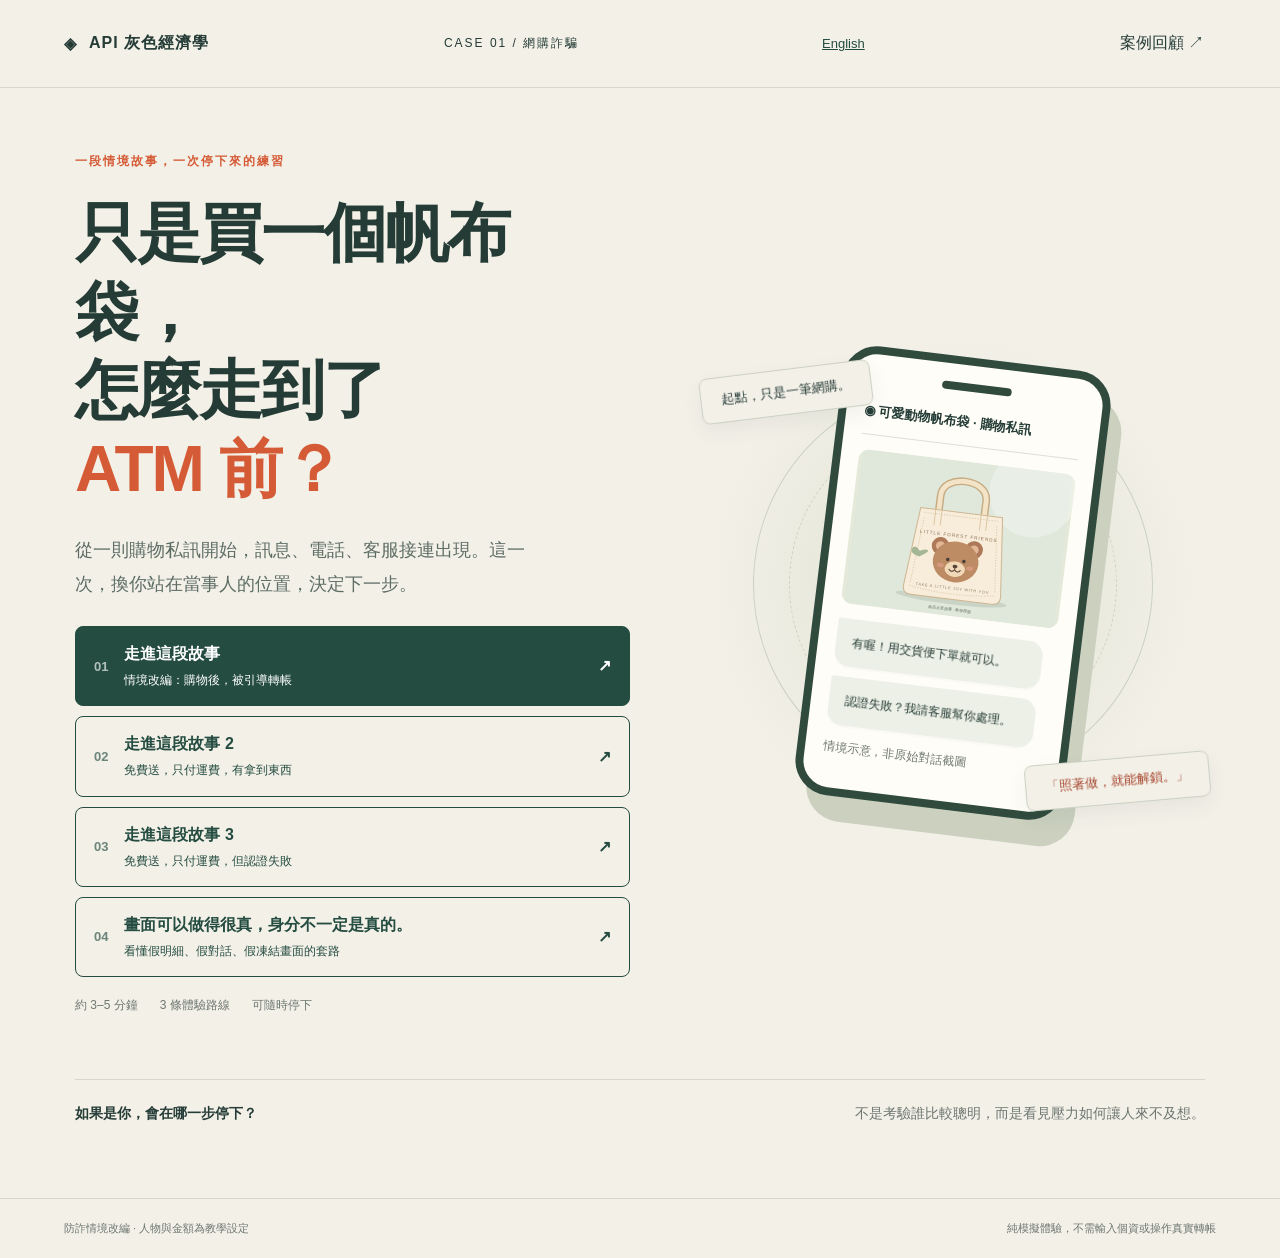
==== commit 3d998794: "增加項目" ====
--- a/index.html
+++ b/index.html
@@ -1 +1 @@
-<!doctype html><html lang="zh-Hant"><head><meta charset="UTF-8"><meta name="viewport" content="width=device-width,initial-scale=1"><meta name="description" content="一場從網購帆布袋開始的真實詐騙案例。透過對話與選擇，練習在轉帳前停下來。"><title>只是買一個帆布袋｜API 灰色經濟學</title><link rel="stylesheet" href="style.css"></head><body><header><a class="brand" href="#" id="home">◈ <span>API 灰色經濟學</span></a><span class="edition">CASE 01 / 網購詐騙</span><a class="language-switch" href="en/index.html" lang="en">English</a><button class="textbtn" id="review">案例回顧 ↗</button></header><main id="app"></main><footer><span>防詐情境改編 · 人物與金額為教學設定</span><span>純模擬體驗，不需輸入個資或操作真實轉帳</span></footer><script src="totes.js"></script><script src="chat.js"></script><script src="free.js"></script><script src="app.js"></script></body></html>
+<!doctype html><html lang="zh-Hant"><head><meta charset="UTF-8"><meta name="viewport" content="width=device-width,initial-scale=1"><meta name="description" content="一場從網購帆布袋開始的真實詐騙案例。透過對話與選擇，練習在轉帳前停下來。"><title>只是買一個帆布袋｜API 灰色經濟學</title><link rel="stylesheet" href="style.css"></head><body><header><a class="brand" href="#" id="home">◈ <span>API 灰色經濟學</span></a><span class="edition">CASE 01 / 網購詐騙</span><a class="language-switch" href="en/index.html" lang="en">English</a><button class="textbtn" id="review">案例回顧 ↗</button></header><main id="app"></main><footer><span>防詐情境改編 · 人物與金額為教學設定</span><span>純模擬體驗，不需輸入個資或操作真實轉帳</span></footer><script src="totes.js"></script><script src="proof.js"></script><script src="chat.js"></script><script src="free.js"></script><script src="app.js"></script></body></html>
--- a/style.css
+++ b/style.css
@@ -7,3 +7,6 @@
 .messenger{max-width:480px;width:100%;justify-self:center;border:6px solid #28302f;border-radius:36px;background:#90aaca;box-shadow:0 22px 60px #263b3620;overflow:hidden}.phone-status{height:38px;position:relative;padding:13px 24px 5px;background:#f8fafc;display:flex;justify-content:space-between;font:bold 12px Arial;color:#172128}.chat-island{position:absolute;left:50%;top:8px;transform:translateX(-50%);width:80px;height:17px;border-radius:20px;background:#222b2f}.messenger .scenehead{padding:12px 14px;background:#f8fafc;gap:9px;border-bottom:1px solid #d9e0e5}.chat-back{border:0;background:none;font-size:34px;color:#263c47;padding:0 3px;line-height:1}.messenger .avatar{width:34px;height:34px;font-size:13px;background:linear-gradient(140deg,#52978e,#2a696c)}.messenger .scenehead strong{font-size:14px}.messenger .scenehead small{font-size:10px;max-width:170px}.chat-tools{margin-left:auto;display:flex;align-items:center;gap:11px;font-size:18px}.chat-tools svg{width:18px;height:18px;fill:none;stroke:#344b59;stroke-width:1.6;stroke-linecap:round;stroke-linejoin:round}.chat-sim-label{text-align:center;font-size:10px;color:#586e82;background:#dce6f1;padding:7px}.messenger .messages{height:360px;min-height:0;padding:15px 12px;background:#90aaca;overflow-y:auto;scrollbar-width:thin}.chat-date{width:max-content;margin:0 auto 18px;padding:5px 12px;border-radius:20px;background:#607c9b66;color:#fff;font-size:10px}.chat-row{display:flex;align-items:flex-end;gap:6px;margin:13px 0}.chat-row[hidden],.messenger [hidden]{display:none!important}.chat-face{flex:0 0 29px;height:29px;align-self:flex-start;display:grid;place-items:center;border:2px solid #ffffffa0;background:linear-gradient(145deg,#faead2,#b4c8ad);border-radius:50%;font-size:12px;color:#4c685e;margin-top:19px}.chat-message{max-width:77%;min-width:0}.chat-sender{font-size:10px;color:#2f4b66;margin:0 0 5px 3px}.messenger .bubble{margin:0;padding:10px 12px;background:#fff;color:#25322d;line-height:1.65;font-size:14px;max-width:100%;border-radius:0 15px 15px 15px;box-shadow:0 1px 2px #425e7618;overflow-wrap:anywhere}.chat-time{font-size:9px;color:#3d5773;line-height:1.5;white-space:nowrap;padding-bottom:1px}.chat-row.outgoing{justify-content:flex-end}.outgoing .chat-message{order:2}.outgoing .chat-time{order:1;text-align:right}.messenger .bubble.me{background:#a6e57b;border-radius:15px 0 15px 15px;margin:0}.chat-playbar{display:flex;gap:8px;justify-content:center;background:#90aaca;padding:8px 10px 16px}.chat-playbar button{border:0;border-radius:20px;padding:9px 14px;font-size:12px}.chat-next{background:#fff;color:#294860;font-weight:bold}.chat-show-all{background:#ffffff55;color:#304a62}.chat-composer{background:#f8fafc;display:flex;gap:10px;align-items:center;padding:10px 14px;color:#738389;font-size:24px;border-top:1px solid #d4dfe7}.chat-composer>div{flex:1;border:1px solid #e0e5e8;background:#fff;border-radius:20px;padding:10px 12px;font-size:11px;color:#97a0a4;display:flex;justify-content:space-between}.messenger .choices{background:#f8fafc;padding:4px 14px 12px;gap:8px}.messenger .choices button{font-size:12px;padding:12px 14px;border-radius:8px}.messenger .sim{background:#f8fafc;padding:0 10px 15px;font-size:9px}.messenger .sim:after{content:'';display:block;width:100px;height:4px;background:#2c343b;border-radius:4px;margin:13px auto 0}.messenger .receipt{padding:12px}.messenger .receipt strong{font-size:26px}.experience{align-items:start}.messenger .chat-row .bubble{animation:appear .2s ease both}@media(max-width:760px){.messenger{border-width:4px;max-width:430px;border-radius:29px}.messenger .messages{height:340px}.chat-message{max-width:75%}.chat-tools{gap:8px}.messenger .scenehead small{max-width:145px}.experience{gap:24px}}@media(prefers-reduced-motion:reduce){.messenger .chat-row .bubble{animation:none}}
 
 .language-switch{font-size:13px;white-space:nowrap;padding:8px;color:var(--green)}html[lang=en] .hero h1{font-size:clamp(35px,4vw,58px);letter-spacing:-1px}html[lang=en] .context h1{font-size:34px}html[lang=en] .chat-message{max-width:74%}html[lang=en] .chat-tools{gap:7px}@media(max-width:760px){html[lang=en] header{padding:0 10px;gap:4px}html[lang=en] .brand{font-size:11px}html[lang=en] .textbtn{font-size:11px;padding:8px}html[lang=en] .context h1{font-size:28px}}
+/* Distinct identities: color supplements the visible role names. */
+.messenger .chat-row[data-role=seller] .bubble{background:#fff0de;border-left:3px solid #bb7133}.messenger .chat-row[data-role=seller] .chat-face{background:#c27b43;color:white}.messenger .chat-row[data-role=seller] .chat-sender{color:#66360e;font-weight:bold}.messenger .chat-row[data-role=bank] .bubble{background:#e5efff;border-left:3px solid #4673b2}.messenger .chat-row[data-role=bank] .chat-face{background:#426b9c;color:white}.messenger .chat-row[data-role=bank] .chat-sender{color:#193d70;font-weight:bold}.messenger .chat-row[data-role=support] .bubble{background:#f4edfa;border-left:3px solid #9273ad}.messenger .chat-row[data-role=support] .chat-face{background:#88709f;color:white}
+.proof-page{max-width:1120px;margin:35px auto 70px;padding:0 24px}.proof-page>h1{font-size:clamp(30px,4vw,48px);line-height:1.3;margin:15px 0}.proof-intro{max-width:720px;line-height:1.9;color:var(--muted)}.proof-tabs{display:grid;grid-template-columns:repeat(3,1fr);gap:12px;margin:30px 0}.proof-tabs button{padding:18px;border:1px solid #c9cfc5;background:transparent;color:var(--ink);border-radius:10px;text-align:left;font-weight:bold}.proof-tabs span{display:block;font-size:11px;opacity:.65;margin-bottom:9px}.proof-tabs .selected{background:#274b40;color:#fff}.proof-layout{display:grid;grid-template-columns:1fr 1fr;gap:65px;align-items:start}.proof-warning{font-size:11px;text-align:center;color:#964331;font-weight:bold;margin-bottom:12px}.proof-phone{max-width:430px;margin:auto;border:7px solid #263332;border-radius:38px;overflow:hidden;background:#fff;box-shadow:0 22px 45px #273e3620;color:#263638}.proof-status{display:flex;justify-content:space-between;align-items:center;height:42px;padding:0 22px;font-size:12px;position:relative;background:#fff}.proof-notch{position:absolute;left:40%;width:20%;height:19px;background:#263332;border-radius:20px}.proof-phone-footer{font-size:9px;text-align:center;padding:14px 8px 9px;background:#f5f7f6;color:#52605d}.proof-phone-footer i{display:block;width:100px;height:4px;background:#263332;border-radius:8px;margin:12px auto 0}.bank-top,.freeze-top,.line-top{padding:15px 18px;display:flex;align-items:center;justify-content:space-between;gap:12px}.bank-top small,.line-top small{display:block;font-size:9px;font-weight:normal;margin-top:4px}.bank-balance{padding:22px;background:linear-gradient(130deg,#245c59,#387d73);color:#fff}.bank-balance>small{display:block;margin-top:8px;opacity:.7}.bank-balance h2{font-size:32px;font-weight:500;margin:20px 0}.bank-balance h2 span{display:block;font-size:11px;margin-top:8px}.bank-balance>div{font-size:10px;border-top:1px solid #ffffff55;padding-top:12px;color:#fff3d5}.bank-period{padding:18px;font-size:13px;border-bottom:1px solid #ddd}.bank-period span{float:right;font-size:11px}.bank-total{background:#f2f6f3;padding:12px 18px;font-size:11px;display:flex;justify-content:space-between}.bank-total b,.positive>b{color:#238477}.bank-transaction{display:flex;align-items:center;gap:10px;padding:18px 13px;border-bottom:1px solid #eef0ed;font-size:11px}.bank-transaction small{display:block;color:#84908c;font-size:9px;margin-top:6px}.bank-transaction>div:last-child{margin-left:auto;text-align:right}.bank-bottom{text-align:center;padding:20px 8px;font-size:12px;color:#60746a}.proof-explain{padding:20px 0}.proof-explain h2{font-size:30px}.proof-explain p{line-height:1.95;color:#5a6a63}.proof-check{background:#e5eadf;padding:8px 22px;border-radius:12px;margin:25px 0}.proof-explain details{border-top:1px solid #cad2c5;border-bottom:1px solid #cad2c5;padding:18px 0;line-height:1.8}.proof-explain summary{cursor:pointer;font-weight:bold}.proof-explain>.primary{margin-top:20px}.line-screen{background:#95afcb;min-height:510px}.line-top{background:#f7f9fa;font-size:14px}.line-date{font-size:10px;text-align:center;color:#fff;padding:14px}.proof-watermark{font-size:10px;text-align:center;background:#edf3f8aa;padding:7px;color:#465c70}.line-row{display:flex;gap:6px;padding:12px 10px;align-items:flex-end}.line-row i{align-self:flex-start;background:#e9d6b9;font-style:normal;width:28px;height:28px;display:grid;place-items:center;border-radius:50%;margin-top:15px;flex-shrink:0}.line-row>div{max-width:75%}.line-row small{font-size:10px;color:#334f69}.line-row p{font-size:13px;line-height:1.7;background:#fff;border-radius:0 13px 13px;margin:5px 0 0;padding:10px 12px}.line-row time{font-size:9px;color:#3e5872;white-space:nowrap}.line-row.mine{justify-content:flex-end}.line-row.mine p{background:#a7e779;max-width:72%;border-radius:13px 0 13px 13px}.line-compose{background:#f5f8fa;padding:15px;display:flex;gap:10px;align-items:center;margin-top:15px}.line-compose span{font-size:10px;color:#8b969c;border-radius:20px;background:#fff;padding:10px;flex:1}.freeze-screen{background:#fff;text-align:center;padding-bottom:8px}.freeze-top{border-bottom:1px solid #eee;font-size:13px}.freeze-brand{font-size:15px;font-weight:bold;margin:20px;color:#43645c}.freeze-brand small{display:block;font-size:9px;font-weight:normal;margin-top:5px}.lock-icon{margin:24px auto 14px;width:65px;height:65px;border-radius:50%;background:#fcedea;color:#ba574a;display:grid;place-items:center;font-size:34px}.freeze-tag{font-size:10px;color:#a75445}.freeze-screen h2{font-size:22px;line-height:1.5;padding:0 25px}.freeze-screen>p{font-size:12px;line-height:1.8;color:#7b8680;padding:0 25px}.freeze-details{margin:20px;border:1px solid #e5e8e5;background:#fafbf9;border-radius:8px;padding:10px 13px}.freeze-details>div{display:flex;justify-content:space-between;gap:10px;font-size:11px;padding:9px 0}.freeze-red{color:#bd6654}.freeze-claim{font-size:12px;line-height:1.8;padding:0 27px;color:#6c7971}.freeze-screen button{margin:20px 15px 0;width:calc(100% - 30px);padding:14px;background:#54796e;color:#fff;border:0;border-radius:8px;font-size:12px;cursor:default;opacity:1}@media(max-width:760px){.proof-layout{grid-template-columns:1fr;gap:20px}.proof-page{padding:0 16px}.proof-tabs{gap:6px}.proof-tabs button{padding:12px 8px;font-size:12px}.proof-explain{padding:5px 8px}.proof-phone{max-width:400px}.proof-explain h2{font-size:26px}}
